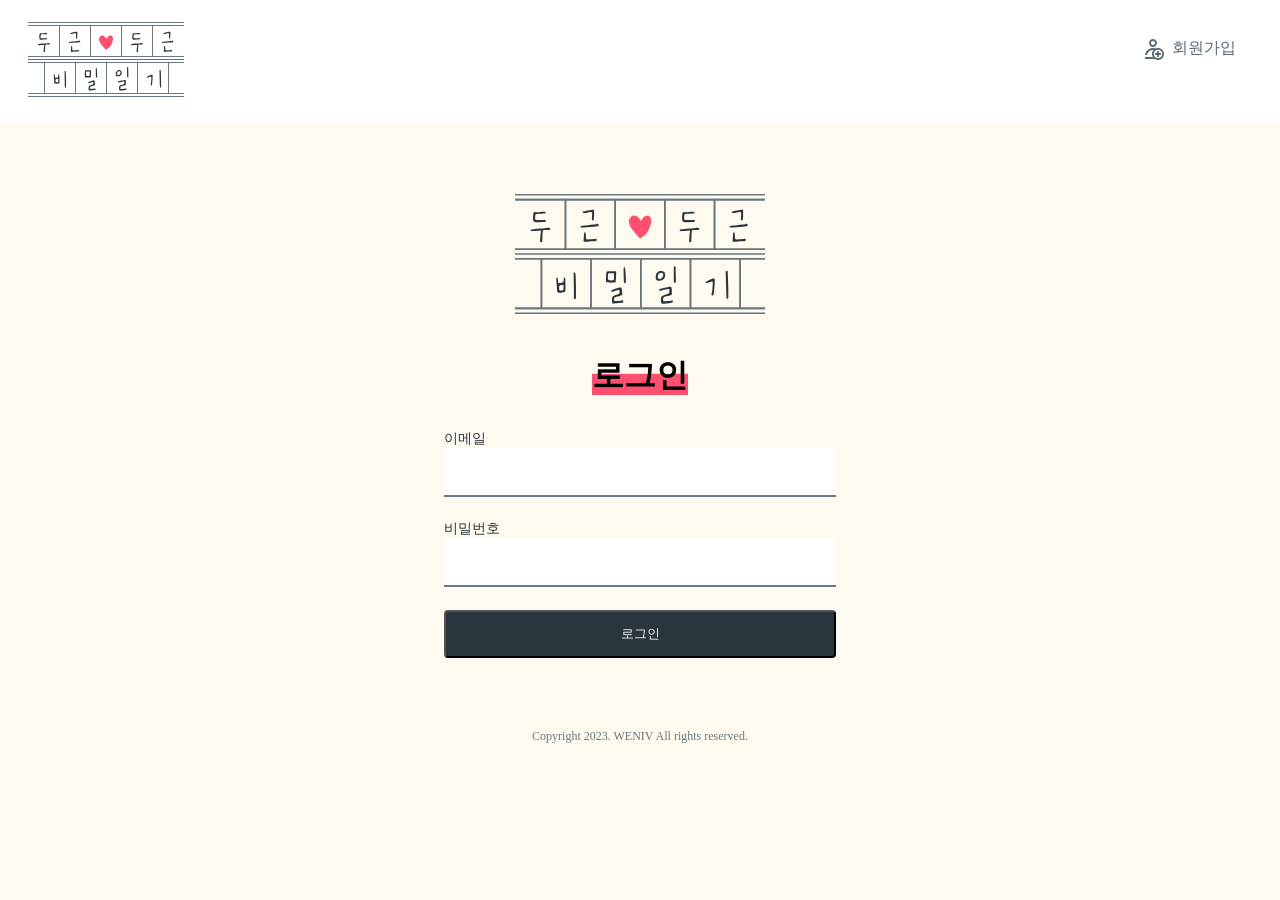
==== login-page.html @ 4738c1d9 "3-20TIL" ====
<!DOCTYPE html>
<html lang="ko-KR">
<head>
    <meta charset="UTF-8">
    <meta http-equiv="X-UA-Compatible" content="IE=edge">
    <meta name="viewport" content="width=device-width, initial-scale=1.0">
    <title>pr-login</title>
    <link rel="stylesheet" href="./common.css">
    <link rel="stylesheet" href="./login.css   ">
</head>
<body>
    <header>
        <div class="header-wrap">
           <a href="#"><img src="./form.svg" alt=""></a>
           <a href="#" class="join"> 회원가입</a>
        </div>
    </header>

    <main>
        <div class="main-wraper">

                <h1>
                <img src="./form.svg" alt="">
                <p class="title"><strong>로그인</strong></p>
                </h1>

            <form class="login">
                <label for="user-email">이메일</label>
                <input id="user-email" type="email">
                <label for="user-pw">비밀번호</label>
                <input id="user-pw" type="password">
                <button type="submit">로그인</button>
            </form>
            
        </div>

    </main>
    <footer> <p>Copyright 2023. WENIV All rights reserved.</p></footer>
    
</body>
</html>
---- common.css ----
body {
    width: auto;
    margin: 0;
    background: #FFFAF0;
}


/* header */
header {
    background-color: white;
}


.join {
    display: block;
    float: right;
    padding: 1em 1em 1em 3em;
    text-decoration: none;
    color: #5A6A72;
    background: url(./icon.svg) no-repeat 0.8em center / 2em ;
}

.header-wrap {
    width: 1224px;
    margin: auto;
    padding: 22px 0;
}

/* main */

.main-wraper {
    width: 392px;
    margin: 71px auto;
}

h1 img {
    height: 120px;
}

h1{
    text-align: center;
}


.title strong {
    box-shadow: inset 0 -0.6em #FF4F6E;
    border-bottom: 2px solid #FF4F6E;
}

.login input,
.login label,
.login button {
    display: block;
    width: 100%;
    box-sizing: border-box;
}

.login label {
    font-size: 14px;
    color: #29363D;
}

.login input {
    border-width: 0 0 1px 0;
    box-shadow: 0 1px 0 0 #677880;
    height: 48px;
    margin-bottom: 24px;
    border-radius: 4px 4px 0px 0px;
    transition: border 0.5s;
}

.login input:hover {
    box-shadow: 0 0 0 2px #2e6ff2;
    border-bottom-width: 2px;
}

.login input:focus {
    outline: none;
    box-shadow: 0 0 0 2px #2e6ff2;
}

.login button {
    background: #29363D;
    color: #F4F5F5;
    height: 48px;
    border-radius: 4px;
    cursor: pointer;
}

footer {
    color: #677880;
    text-align: center;
    font-size: 12px;
}
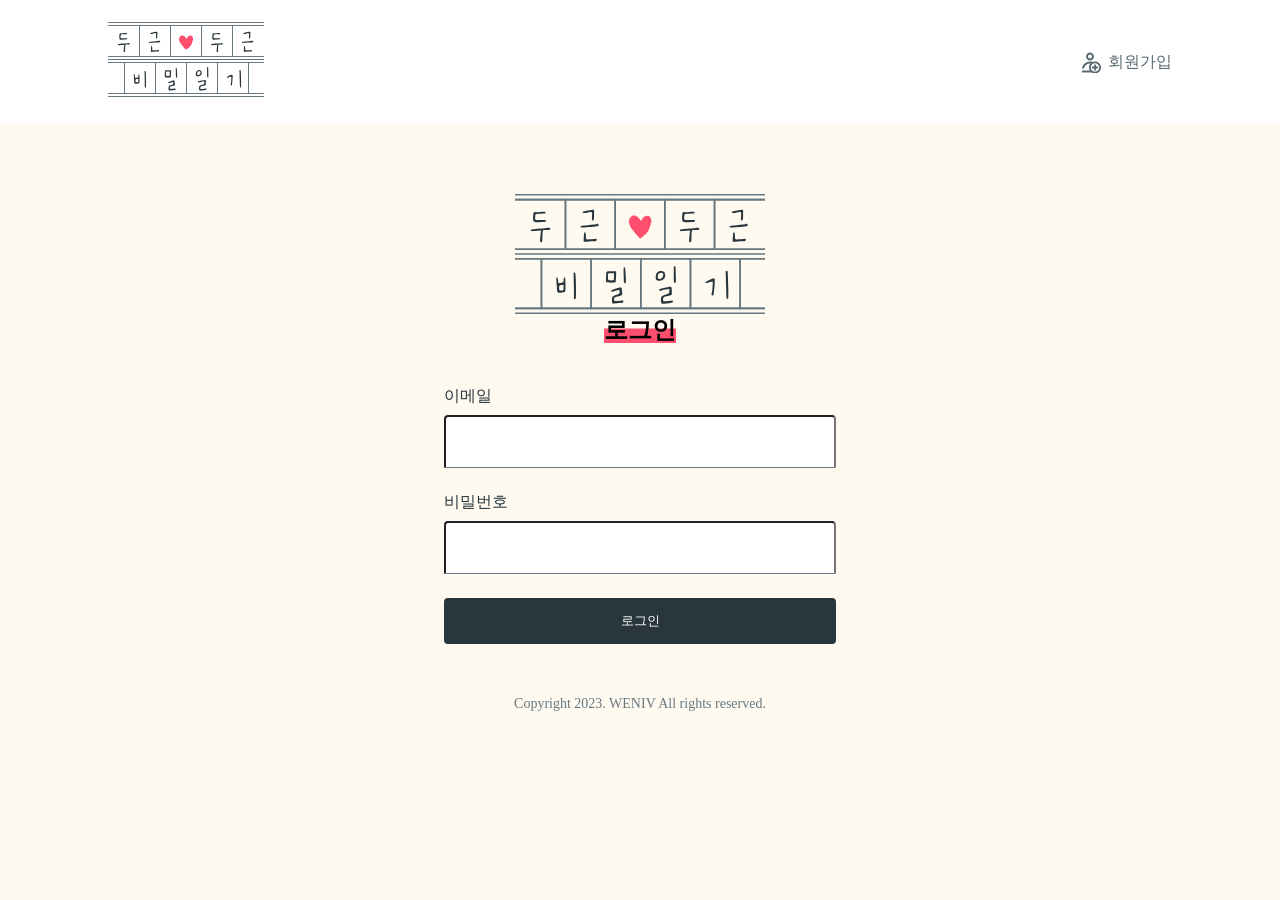
==== commit 06695340: "inteeractive_handling_need" ====
--- a/login-page.html
+++ b/login-page.html
@@ -4,38 +4,34 @@
     <meta charset="UTF-8">
     <meta http-equiv="X-UA-Compatible" content="IE=edge">
     <meta name="viewport" content="width=device-width, initial-scale=1.0">
-    <title>pr-login</title>
+    <title>login_pr</title>
     <link rel="stylesheet" href="./common.css">
-    <link rel="stylesheet" href="./login.css   ">
 </head>
 <body>
-    <header>
-        <div class="header-wrap">
-           <a href="#"><img src="./form.svg" alt=""></a>
-           <a href="#" class="join"> 회원가입</a>
-        </div>
-    </header>
-
-    <main>
-        <div class="main-wraper">
-
-                <h1>
-                <img src="./form.svg" alt="">
-                <p class="title"><strong>로그인</strong></p>
-                </h1>
-
-            <form class="login">
-                <label for="user-email">이메일</label>
-                <input id="user-email" type="email">
-                <label for="user-pw">비밀번호</label>
-                <input id="user-pw" type="password">
+    <div class="l_wrap">
+        <header class="login-top">
+            <img src="./form.svg" alt="diary's top logo">
+            <a class="join-link" href="#">회원가입</a>
+        </header>
+        <main class="login-middle">
+            <div class="middle-logo">
+                <img src="./form.svg" alt="diary's middle & main logo">
+                <strong>로그인</strong>
+            </div>
+            
+            <form class="login-form">
+                <label for="log-email">이메일</label>
+                <input id="log-email" type="email">
+                <label for="log-pw">비밀번호</label>
+                <input id="log-pw" type="password">
                 <button type="submit">로그인</button>
             </form>
-            
-        </div>
-
-    </main>
-    <footer> <p>Copyright 2023. WENIV All rights reserved.</p></footer>
-    
+        </main>
+        <footer>
+            <span>
+                Copyright 2023. WENIV All rights reserved.
+            </span>
+        </footer>
+    </div>
 </body>
 </html>
--- a/common.css
+++ b/common.css
@@ -1,94 +1,94 @@
+h1,
+h2,
+h3,
+p,
+section,
+form,
+a,
+div,
 body {
-    width: auto;
     margin: 0;
+    padding: 0;
+}
+
+body {
     background: #FFFAF0;
 }
 
+button {
+    background: none;
+    border: 0;
+    cursor: pointer;
+}
 
-/* header */
-header {
-    background-color: white;
+a {
+    text-decoration: none;
+    color: #5A6A72;
 }
 
 
-.join {
-    display: block;
-    float: right;
-    padding: 1em 1em 1em 3em;
-    text-decoration: none;
-    color: #5A6A72;
-    background: url(./icon.svg) no-repeat 0.8em center / 2em ;
+.login-top {
+    padding: 22px 108px;
+    background-color: #fff;
 }
 
-.header-wrap {
-    width: 1224px;
-    margin: auto;
-    padding: 22px 0;
+.join-link {
+    float: right;
+    background: url(./icon.svg) no-repeat center center / 2em;
+    padding-left: 100px;
+    margin-top: 30px;
 }
 
-/* main */
 
-.main-wraper {
-    width: 392px;
-    margin: 71px auto;
-}
-
-h1 img {
-    height: 120px;
-}
-
-h1{
+.login-middle strong {
+    margin: auto;
+    margin-top: 29px;
+    font-size: 24px;
+    box-shadow: inset 0 -0.6em #FF4F6E;
     text-align: center;
 }
 
-
-.title strong {
-    box-shadow: inset 0 -0.6em #FF4F6E;
-    border-bottom: 2px solid #FF4F6E;
+.middle-logo{
+    padding: 71px 71px 40px;
+    text-align: center;
 }
 
-.login input,
-.login label,
-.login button {
+.middle-logo img {
+    width: 250px;
     display: block;
-    width: 100%;
-    box-sizing: border-box;
+    margin: auto;
 }
 
-.login label {
-    font-size: 14px;
+.login-form {
+    display: flex;
+    flex-direction: column;
+    width: 392px;
+    margin: 0 auto;
+}
+
+.login-form label {
+    margin-bottom: 8px;
     color: #29363D;
 }
 
-.login input {
-    border-width: 0 0 1px 0;
-    box-shadow: 0 1px 0 0 #677880;
+.login-form input {
     height: 48px;
     margin-bottom: 24px;
+    border-bottom: 1px solid #677880;
     border-radius: 4px 4px 0px 0px;
-    transition: border 0.5s;
 }
 
-.login input:hover {
-    box-shadow: 0 0 0 2px #2e6ff2;
-    border-bottom-width: 2px;
-}
-
-.login input:focus {
-    outline: none;
-    box-shadow: 0 0 0 2px #2e6ff2;
-}
-
-.login button {
+.login-form button {
     background: #29363D;
-    color: #F4F5F5;
-    height: 48px;
+    text-align: center;
+    color: #fff;
+    padding: 14px 0;
     border-radius: 4px;
-    cursor: pointer;
 }
 
 footer {
+    margin-top: 52px;
+    text-align: center;
+    font-size: 14px;
     color: #677880;
-    text-align: center;
-    font-size: 12px;
 }
